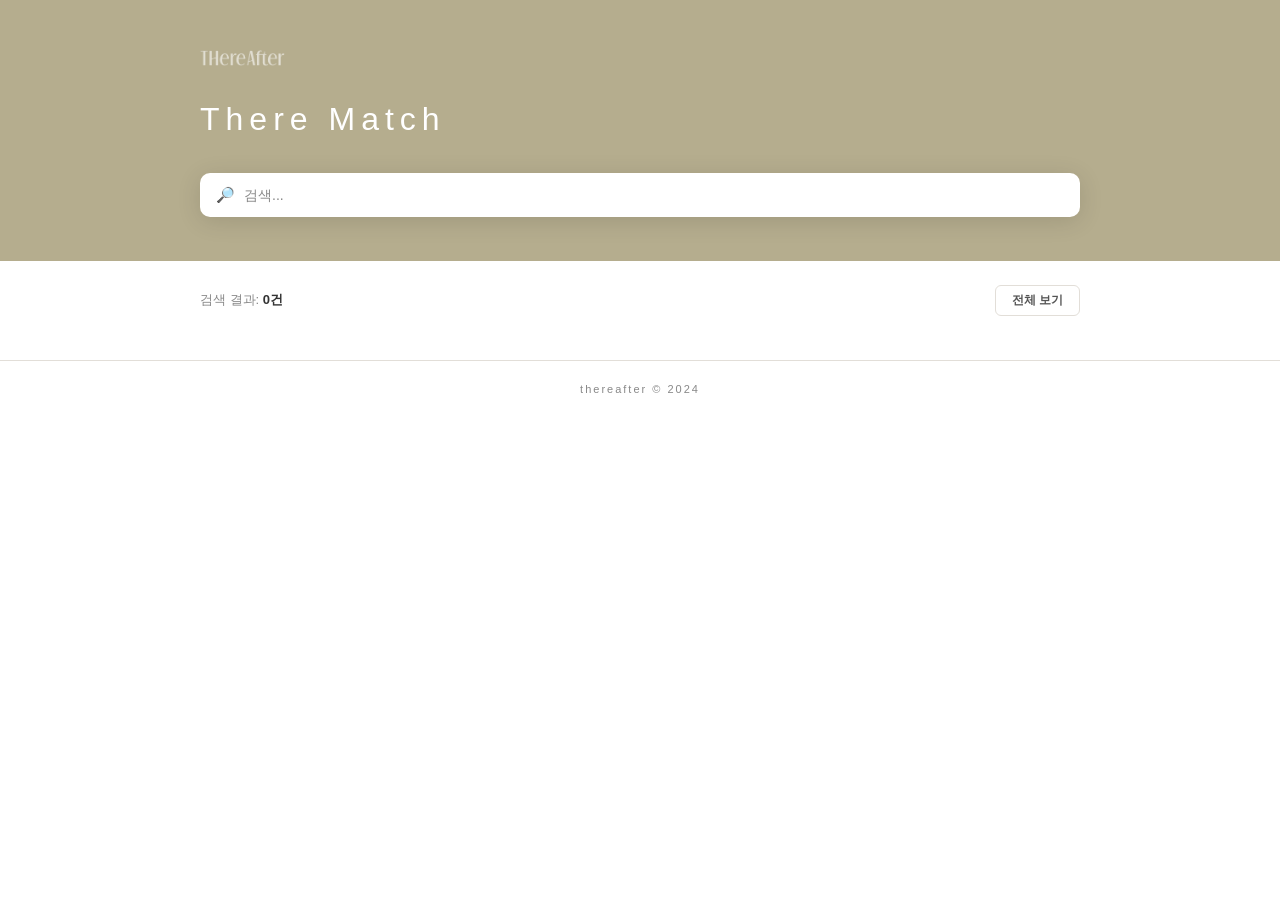
==== index.html @ 7759910c "init: There Match 프로젝트 초기 세팅 Co-Authored-By: Claude Opus 4.6 <noreply@anthropic.com>" ====
<!DOCTYPE html>
<html lang="ko">
<head>
  <meta charset="UTF-8">
  <meta name="viewport" content="width=device-width, initial-scale=1.0">
  <title>thereafter - There Match</title>
  <link rel="stylesheet" href="style.css">
</head>
<body>

  <header class="hero">
    <div class="hero-inner">
      <div class="hero-top">
        <div class="brand">
          <img src="logo_white.png" alt="thereafter" class="brand-logo">
        </div>
      </div>
      <h1 class="main-title">There Match</h1>
      <div class="search-box">
        <span class="search-icon">&#128270;</span>
        <input type="text" id="search-input" placeholder="검색...">
      </div>
    </div>
  </header>

  <main class="content">
    <div class="content-inner">
      <div class="controls">
        <span class="result-count">검색 결과: <span id="result-count">0건</span></span>
        <button class="reset-btn" id="reset-btn">전체 보기</button>
      </div>
      <div class="match-list" id="match-list"></div>
    </div>
  </main>

  <footer>
    <p>thereafter &copy; 2024</p>
  </footer>

  <script src="app.js"></script>
</body>
</html>
---- style.css ----
/* === thereafter — There Match === */
:root {
  --olive: #B5AD8E;
  --pink: #E8C4B8;
  --beige: #D5CAAB;
  --orange: #E8A94D;
  --dark: #1A1A1A;
  --text: #333333;
  --sub: #555555;
  --muted: #888888;
  --border: #E2DED8;
  --w: 880px;
}

* { margin: 0; padding: 0; box-sizing: border-box; }

body {
  font-family: -apple-system, BlinkMacSystemFont, 'Segoe UI', 'Noto Sans KR', sans-serif;
  background: #fff;
  color: var(--text);
  line-height: 1.6;
  -webkit-font-smoothing: antialiased;
}

/* ================================================
   HERO — olive
   ================================================ */
.hero {
  background: var(--olive);
  padding: 48px 24px 44px;
}

.hero-inner {
  max-width: var(--w);
  margin: 0 auto;
}

.hero-top {
  display: flex;
  justify-content: space-between;
  align-items: flex-start;
  gap: 16px;
  margin-bottom: 2px;
}

.brand-logo {
  height: 16px;
  width: auto;
  opacity: 0.6;
}

.main-title {
  font-size: 32px;
  font-weight: 300;
  color: #fff;
  letter-spacing: 6px;
  margin-top: 20px;
  margin-bottom: 28px;
}

/* Search */
.search-box { position: relative; }

.search-box input {
  width: 100%;
  padding: 14px 16px 14px 44px;
  font-size: 14px;
  border: none;
  border-radius: 10px;
  background: #fff;
  color: var(--text);
  outline: none;
  box-shadow: 0 4px 24px rgba(0,0,0,0.12);
}

.search-box input::placeholder { color: var(--muted); }

.search-box .search-icon {
  position: absolute;
  left: 16px;
  top: 50%;
  transform: translateY(-50%);
  font-size: 15px;
  color: var(--muted);
  pointer-events: none;
}

/* ================================================
   CONTENT
   ================================================ */
.content {
  padding: 24px;
}

.content-inner {
  max-width: var(--w);
  margin: 0 auto;
}

.controls {
  display: flex;
  justify-content: space-between;
  align-items: center;
  margin-bottom: 20px;
}

.result-count {
  font-size: 13px;
  color: var(--muted);
}

.result-count span {
  font-weight: 700;
  color: var(--text);
}

.reset-btn {
  padding: 6px 16px;
  font-size: 12px;
  font-weight: 600;
  color: var(--sub);
  background: #fff;
  border: 1px solid var(--border);
  border-radius: 6px;
  cursor: pointer;
  transition: all 0.15s;
}

.reset-btn:hover {
  border-color: var(--orange);
  color: var(--orange);
}

/* ================================================
   FOOTER
   ================================================ */
footer {
  padding: 20px 24px;
  border-top: 1px solid var(--border);
  text-align: center;
}

footer p {
  font-size: 11px;
  color: var(--muted);
  letter-spacing: 2px;
}
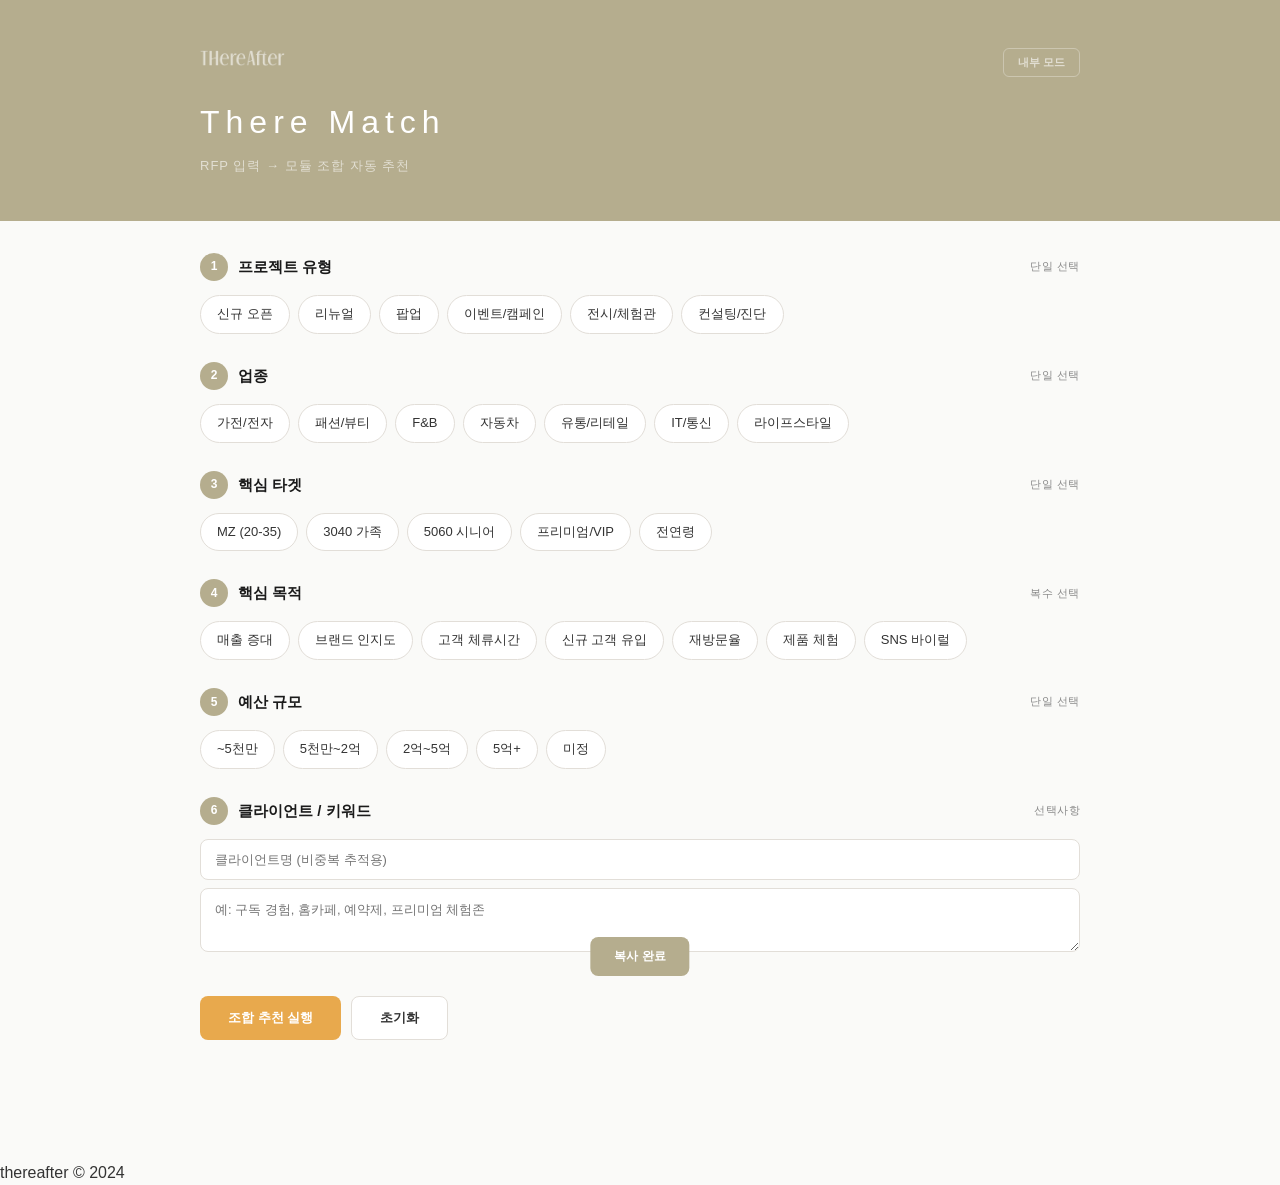
==== commit 73258e31: "feat: 모듈 조합 추천 기능 구현 - RFP 입력 폼 (프로젝트유형/업종/타겟/목적/예산/키워드) - 5개 모듈 추천 로직 (스토리/오프닝/관점/인사이트/컨셉) - 레시피 패턴" ====
--- a/index.html
+++ b/index.html
@@ -14,22 +14,157 @@
         <div class="brand">
           <img src="logo_white.png" alt="thereafter" class="brand-logo">
         </div>
+        <div class="hero-right">
+          <button class="lock-btn" id="lock-btn">내부 모드</button>
+        </div>
       </div>
       <h1 class="main-title">There Match</h1>
-      <div class="search-box">
-        <span class="search-icon">&#128270;</span>
-        <input type="text" id="search-input" placeholder="검색...">
-      </div>
+      <p class="hero-desc">RFP 입력 → 모듈 조합 자동 추천</p>
     </div>
   </header>
 
   <main class="content">
     <div class="content-inner">
-      <div class="controls">
-        <span class="result-count">검색 결과: <span id="result-count">0건</span></span>
-        <button class="reset-btn" id="reset-btn">전체 보기</button>
+
+      <!-- INPUT SECTION -->
+      <div id="inputSection">
+
+        <!-- Step 1 -->
+        <div class="step">
+          <div class="step-header">
+            <div class="step-num">1</div>
+            <div class="step-title">프로젝트 유형</div>
+            <div class="step-sub">단일 선택</div>
+          </div>
+          <div class="tags" id="projectType">
+            <div class="tag" data-val="신규 오픈">신규 오픈</div>
+            <div class="tag" data-val="리뉴얼">리뉴얼</div>
+            <div class="tag" data-val="팝업">팝업</div>
+            <div class="tag" data-val="이벤트">이벤트/캠페인</div>
+            <div class="tag" data-val="전시/체험관">전시/체험관</div>
+            <div class="tag" data-val="컨설팅">컨설팅/진단</div>
+          </div>
+        </div>
+
+        <!-- Step 2 -->
+        <div class="step">
+          <div class="step-header">
+            <div class="step-num">2</div>
+            <div class="step-title">업종</div>
+            <div class="step-sub">단일 선택</div>
+          </div>
+          <div class="tags" id="industry">
+            <div class="tag" data-val="가전/전자">가전/전자</div>
+            <div class="tag" data-val="패션/뷰티">패션/뷰티</div>
+            <div class="tag" data-val="F&B">F&B</div>
+            <div class="tag" data-val="자동차">자동차</div>
+            <div class="tag" data-val="유통/리테일">유통/리테일</div>
+            <div class="tag" data-val="IT/통신">IT/통신</div>
+            <div class="tag" data-val="라이프스타일">라이프스타일</div>
+          </div>
+        </div>
+
+        <!-- Step 3 -->
+        <div class="step">
+          <div class="step-header">
+            <div class="step-num">3</div>
+            <div class="step-title">핵심 타겟</div>
+            <div class="step-sub">단일 선택</div>
+          </div>
+          <div class="tags" id="target">
+            <div class="tag" data-val="MZ">MZ (20-35)</div>
+            <div class="tag" data-val="3040가족">3040 가족</div>
+            <div class="tag" data-val="5060시니어">5060 시니어</div>
+            <div class="tag" data-val="프리미엄">프리미엄/VIP</div>
+            <div class="tag" data-val="전연령">전연령</div>
+          </div>
+        </div>
+
+        <!-- Step 4 -->
+        <div class="step">
+          <div class="step-header">
+            <div class="step-num">4</div>
+            <div class="step-title">핵심 목적</div>
+            <div class="step-sub">복수 선택</div>
+          </div>
+          <div class="tags multi" id="objective">
+            <div class="tag" data-val="매출">매출 증대</div>
+            <div class="tag" data-val="인지도">브랜드 인지도</div>
+            <div class="tag" data-val="체류">고객 체류시간</div>
+            <div class="tag" data-val="유입">신규 고객 유입</div>
+            <div class="tag" data-val="재방문">재방문율</div>
+            <div class="tag" data-val="체험">제품 체험</div>
+            <div class="tag" data-val="바이럴">SNS 바이럴</div>
+          </div>
+        </div>
+
+        <!-- Step 5 -->
+        <div class="step">
+          <div class="step-header">
+            <div class="step-num">5</div>
+            <div class="step-title">예산 규모</div>
+            <div class="step-sub">단일 선택</div>
+          </div>
+          <div class="tags" id="budget">
+            <div class="tag" data-val="~5천만">~5천만</div>
+            <div class="tag" data-val="5천만~2억">5천만~2억</div>
+            <div class="tag" data-val="2억~5억">2억~5억</div>
+            <div class="tag" data-val="5억+">5억+</div>
+            <div class="tag" data-val="미정">미정</div>
+          </div>
+        </div>
+
+        <!-- Step 6 -->
+        <div class="step">
+          <div class="step-header">
+            <div class="step-num">6</div>
+            <div class="step-title">클라이언트 / 키워드</div>
+            <div class="step-sub">선택사항</div>
+          </div>
+          <input type="text" class="text-input" id="clientName" placeholder="클라이언트명 (비중복 추적용)">
+          <textarea class="text-input" id="keywords" placeholder="예: 구독 경험, 홈카페, 예약제, 프리미엄 체험존"></textarea>
+        </div>
+
+        <div class="btn-row">
+          <button class="btn btn-primary" id="runBtn">조합 추천 실행</button>
+          <button class="btn btn-secondary" id="resetBtn">초기화</button>
+        </div>
       </div>
-      <div class="match-list" id="match-list"></div>
+
+      <!-- RESULTS SECTION -->
+      <div id="results">
+        <div class="divider"></div>
+        <div class="summary-bar" id="summaryBar"></div>
+        <div id="recipeMatch"></div>
+        <div class="result-section" id="resM5"></div>
+        <div class="result-section" id="resM1"></div>
+        <div class="result-section" id="resM2"></div>
+        <div class="result-section" id="resM3"></div>
+        <div class="result-section" id="resM4"></div>
+
+        <div class="result-section">
+          <div class="result-label">조합 요약 (복사용)</div>
+          <div class="copy-box" id="copyBox"></div>
+          <div class="btn-row">
+            <button class="btn btn-secondary" id="copyBtn">클립보드 복사</button>
+            <button class="btn btn-secondary" id="downloadBtn">JSON 다운로드</button>
+          </div>
+        </div>
+
+        <!-- History (internal only) -->
+        <div class="result-section history-section" id="historySection">
+          <div class="result-label">PT 이력</div>
+          <div id="historyList"></div>
+          <div class="btn-row">
+            <button class="btn btn-secondary" id="clearHistoryBtn">이력 초기화</button>
+          </div>
+        </div>
+
+        <div class="btn-row">
+          <button class="btn btn-secondary" id="backBtn">← 입력으로 돌아가기</button>
+        </div>
+      </div>
+
     </div>
   </main>
 
@@ -37,6 +172,8 @@
     <p>thereafter &copy; 2024</p>
   </footer>
 
+  <div class="toast" id="toast">복사 완료</div>
+
   <script src="app.js"></script>
 </body>
 </html>
--- a/style.css
+++ b/style.css
@@ -16,7 +16,7 @@
 
 body {
   font-family: -apple-system, BlinkMacSystemFont, 'Segoe UI', 'Noto Sans KR', sans-serif;
-  background: #fff;
+  background: #FAFAF8;
   color: var(--text);
   line-height: 1.6;
   -webkit-font-smoothing: antialiased;
@@ -55,41 +55,36 @@
   color: #fff;
   letter-spacing: 6px;
   margin-top: 20px;
-  margin-bottom: 28px;
-}
-
-/* Search */
-.search-box { position: relative; }
-
-.search-box input {
-  width: 100%;
-  padding: 14px 16px 14px 44px;
-  font-size: 14px;
-  border: none;
-  border-radius: 10px;
-  background: #fff;
-  color: var(--text);
-  outline: none;
-  box-shadow: 0 4px 24px rgba(0,0,0,0.12);
-}
-
-.search-box input::placeholder { color: var(--muted); }
-
-.search-box .search-icon {
-  position: absolute;
-  left: 16px;
-  top: 50%;
-  transform: translateY(-50%);
-  font-size: 15px;
-  color: var(--muted);
-  pointer-events: none;
-}
+  margin-bottom: 8px;
+}
+
+.hero-desc {
+  font-size: 13px;
+  color: rgba(255,255,255,0.6);
+  letter-spacing: 1px;
+  margin-bottom: 0;
+}
+
+.lock-btn {
+  padding: 6px 14px;
+  font-size: 11px;
+  font-weight: 600;
+  color: rgba(255,255,255,0.6);
+  background: transparent;
+  border: 1px solid rgba(255,255,255,0.3);
+  border-radius: 6px;
+  cursor: pointer;
+  transition: all 0.15s;
+}
+
+.lock-btn:hover { border-color: rgba(255,255,255,0.6); color: #fff; }
+.lock-btn.active { background: rgba(255,255,255,0.15); color: #fff; border-color: rgba(255,255,255,0.5); }
 
 /* ================================================
    CONTENT
    ================================================ */
 .content {
-  padding: 24px;
+  padding: 32px 24px 120px;
 }
 
 .content-inner {
@@ -97,51 +92,389 @@
   margin: 0 auto;
 }
 
-.controls {
+/* ================================================
+   STEPS
+   ================================================ */
+.step {
+  margin-bottom: 28px;
+}
+
+.step-header {
+  display: flex;
+  align-items: center;
+  gap: 10px;
+  margin-bottom: 14px;
+}
+
+.step-num {
+  width: 28px;
+  height: 28px;
+  border-radius: 50%;
+  background: var(--olive);
+  color: #fff;
+  font-size: 12px;
+  font-weight: 700;
+  display: flex;
+  align-items: center;
+  justify-content: center;
+  flex-shrink: 0;
+}
+
+.step-title {
+  font-size: 15px;
+  font-weight: 600;
+  color: var(--dark);
+}
+
+.step-sub {
+  font-size: 11px;
+  color: var(--muted);
+  margin-left: auto;
+  letter-spacing: 0.5px;
+}
+
+/* ================================================
+   TAGS
+   ================================================ */
+.tags {
+  display: flex;
+  flex-wrap: wrap;
+  gap: 8px;
+}
+
+.tag {
+  padding: 8px 16px;
+  border: 1.5px solid var(--border);
+  border-radius: 20px;
+  font-size: 13px;
+  cursor: pointer;
+  background: #fff;
+  transition: all 0.15s;
+  user-select: none;
+  color: var(--text);
+}
+
+.tag:hover { background: #F5F4F0; border-color: var(--olive); }
+
+.tag.active {
+  background: var(--olive);
+  color: #fff;
+  border-color: var(--olive);
+  box-shadow: 0 2px 8px rgba(181,173,142,0.35);
+}
+
+.tag.excluded {
+  opacity: 0.35;
+  text-decoration: line-through;
+  pointer-events: none;
+}
+
+/* ================================================
+   INPUTS
+   ================================================ */
+.text-input {
+  width: 100%;
+  padding: 12px 14px;
+  border: 1.5px solid var(--border);
+  border-radius: 8px;
+  font-family: inherit;
+  font-size: 13px;
+  background: #fff;
+  color: var(--text);
+  transition: border-color 0.2s;
+  outline: none;
+  margin-bottom: 8px;
+}
+
+.text-input:focus { border-color: var(--orange); }
+textarea.text-input { resize: vertical; min-height: 64px; }
+
+/* ================================================
+   BUTTONS
+   ================================================ */
+.btn-row {
+  display: flex;
+  gap: 10px;
+  margin-top: 20px;
+}
+
+.btn {
+  padding: 12px 28px;
+  border: none;
+  border-radius: 8px;
+  font-family: inherit;
+  font-size: 13px;
+  font-weight: 600;
+  cursor: pointer;
+  transition: all 0.2s;
+}
+
+.btn-primary {
+  background: var(--orange);
+  color: #fff;
+}
+
+.btn-primary:hover {
+  background: #D49A3A;
+  box-shadow: 0 4px 16px rgba(232,169,77,0.3);
+}
+
+.btn-secondary {
+  background: #fff;
+  color: var(--text);
+  border: 1px solid var(--border);
+}
+
+.btn-secondary:hover {
+  border-color: var(--orange);
+  color: var(--orange);
+}
+
+.divider {
+  height: 1px;
+  background: var(--border);
+  margin: 36px 0;
+}
+
+/* ================================================
+   RESULTS
+   ================================================ */
+#results { display: none; }
+#results.show { display: block; }
+
+.result-section {
+  background: #fff;
+  border: 1px solid var(--border);
+  border-radius: 12px;
+  padding: 24px;
+  margin-bottom: 16px;
+}
+
+.result-label {
+  font-size: 11px;
+  font-weight: 700;
+  letter-spacing: 1.5px;
+  text-transform: uppercase;
+  color: var(--olive);
+  margin-bottom: 12px;
+}
+
+/* Summary Bar */
+.summary-bar {
+  background: var(--olive);
+  color: #fff;
+  border-radius: 12px;
+  padding: 20px 24px;
+  margin-bottom: 16px;
+}
+
+.summary-bar .sb-title {
+  font-size: 11px;
+  letter-spacing: 1.5px;
+  text-transform: uppercase;
+  opacity: 0.6;
+  margin-bottom: 10px;
+}
+
+.summary-flow {
+  display: flex;
+  align-items: center;
+  gap: 8px;
+  flex-wrap: wrap;
+  font-size: 13px;
+}
+
+.summary-flow .sf-module {
+  background: rgba(255,255,255,0.15);
+  padding: 4px 10px;
+  border-radius: 6px;
+  font-weight: 500;
+}
+
+.summary-flow .sf-arrow {
+  opacity: 0.4;
+  font-size: 11px;
+}
+
+/* Recipe */
+.recipe-tag {
+  display: inline-block;
+  padding: 6px 14px;
+  border-radius: 6px;
+  font-size: 12px;
+  font-weight: 600;
+  background: rgba(232,169,77,0.15);
+  color: var(--orange);
+  margin-bottom: 12px;
+}
+
+/* Module Card */
+.module-card {
+  border-left: 3px solid var(--border);
+  padding: 12px 16px;
+  margin-bottom: 10px;
+  background: #FAFAF8;
+  border-radius: 0 8px 8px 0;
+  transition: all 0.15s;
+}
+
+.module-card:hover { border-left-color: var(--olive); }
+
+.module-card .mc-name {
+  font-size: 14px;
+  font-weight: 600;
+  color: var(--dark);
+  margin-bottom: 2px;
+}
+
+.module-card .mc-desc {
+  font-size: 12px;
+  color: var(--sub);
+  line-height: 1.5;
+}
+
+.module-card .mc-badge {
+  display: inline-block;
+  padding: 2px 8px;
+  border-radius: 4px;
+  font-size: 10px;
+  font-weight: 600;
+  margin-top: 6px;
+}
+
+.badge-primary { background: rgba(232,169,77,0.15); color: var(--orange); }
+.badge-secondary { background: #F0F0EE; color: var(--muted); }
+.badge-match { background: rgba(22,163,74,0.1); color: #16a34a; }
+
+/* Insight Cards */
+.insight-grid {
+  display: grid;
+  grid-template-columns: 1fr;
+  gap: 8px;
+}
+
+.insight-card {
+  display: flex;
+  align-items: flex-start;
+  gap: 12px;
+  padding: 12px 14px;
+  background: #FAFAF8;
+  border-radius: 8px;
+  border: 1px solid transparent;
+  transition: all 0.15s;
+}
+
+.insight-card:hover { border-color: var(--border); }
+
+.insight-num {
+  font-size: 11px;
+  font-weight: 700;
+  color: var(--muted);
+  min-width: 28px;
+  padding-top: 2px;
+}
+
+.insight-content { flex: 1; }
+
+.insight-name {
+  font-size: 13px;
+  font-weight: 600;
+  color: var(--dark);
+  margin-bottom: 2px;
+}
+
+.insight-tags {
+  display: flex;
+  gap: 4px;
+  margin-top: 4px;
+  flex-wrap: wrap;
+}
+
+.insight-tag {
+  font-size: 10px;
+  padding: 1px 6px;
+  background: rgba(232,196,184,0.35);
+  border-radius: 3px;
+  color: #6B5E55;
+}
+
+/* Copy Box */
+.copy-box {
+  background: #FAFAF8;
+  border: 1px solid var(--border);
+  border-radius: 8px;
+  padding: 16px;
+  font-size: 12px;
+  line-height: 1.8;
+  color: var(--sub);
+  white-space: pre-wrap;
+  max-height: 200px;
+  overflow-y: auto;
+}
+
+/* History */
+.history-section { display: none; }
+body.internal-mode .history-section { display: block; }
+
+.history-item {
   display: flex;
   justify-content: space-between;
   align-items: center;
-  margin-bottom: 20px;
-}
-
-.result-count {
-  font-size: 13px;
+  padding: 10px 0;
+  border-bottom: 1px solid var(--border);
+  font-size: 12px;
+}
+
+.history-item:last-child { border-bottom: none; }
+
+.history-client { font-weight: 600; color: var(--dark); }
+.history-date { color: var(--muted); font-size: 11px; }
+
+.history-modules {
+  display: flex;
+  gap: 4px;
+  flex-wrap: wrap;
+}
+
+.history-mod {
+  font-size: 10px;
+  padding: 1px 6px;
+  background: rgba(181,173,142,0.15);
+  border-radius: 3px;
+  color: #6B6347;
+}
+
+.history-empty {
+  text-align: center;
+  padding: 20px;
   color: var(--muted);
-}
-
-.result-count span {
-  font-weight: 700;
-  color: var(--text);
-}
-
-.reset-btn {
-  padding: 6px 16px;
-  font-size: 12px;
-  font-weight: 600;
-  color: var(--sub);
-  background: #fff;
-  border: 1px solid var(--border);
-  border-radius: 6px;
-  cursor: pointer;
-  transition: all 0.15s;
-}
-
-.reset-btn:hover {
-  border-color: var(--orange);
-  color: var(--orange);
-}
-
-/* ================================================
-   FOOTER
-   ================================================ */
-footer {
-  padding: 20px 24px;
-  border-top: 1px solid var(--border);
-  text-align: center;
-}
-
-footer p {
-  font-size: 11px;
-  color: var(--muted);
-  letter-spacing: 2px;
-}
+  font-size: 13px;
+}
+
+/* Toast */
+.toast {
+  position: fixed;
+  bottom: 24px;
+  left: 50%;
+  transform: translateX(-50%) translateY(100px);
+  background: var(--olive);
+  color: #fff;
+  padding: 10px 24px;
+  border-radius: 8px;
+  font-size: 12px;
+  font-weight: 600;
+  transition: transform 0.3s ease;
+  z-index: 100;
+}
+
+.toast.show { transform: translateX(-50%) translateY(0); }
+
+/* ================================================
+   RESPONSIVE
+   ================================================ */
+@media (max-width: 768px) {
+  .main-title { font-size: 24px; letter-spacing: 4px; }
+  .summary-flow { font-size: 12px; }
+  .summary-flow .sf-module { padding: 3px 8px; font-size: 11px; }
+  .result-section { padding: 18px; }
+}
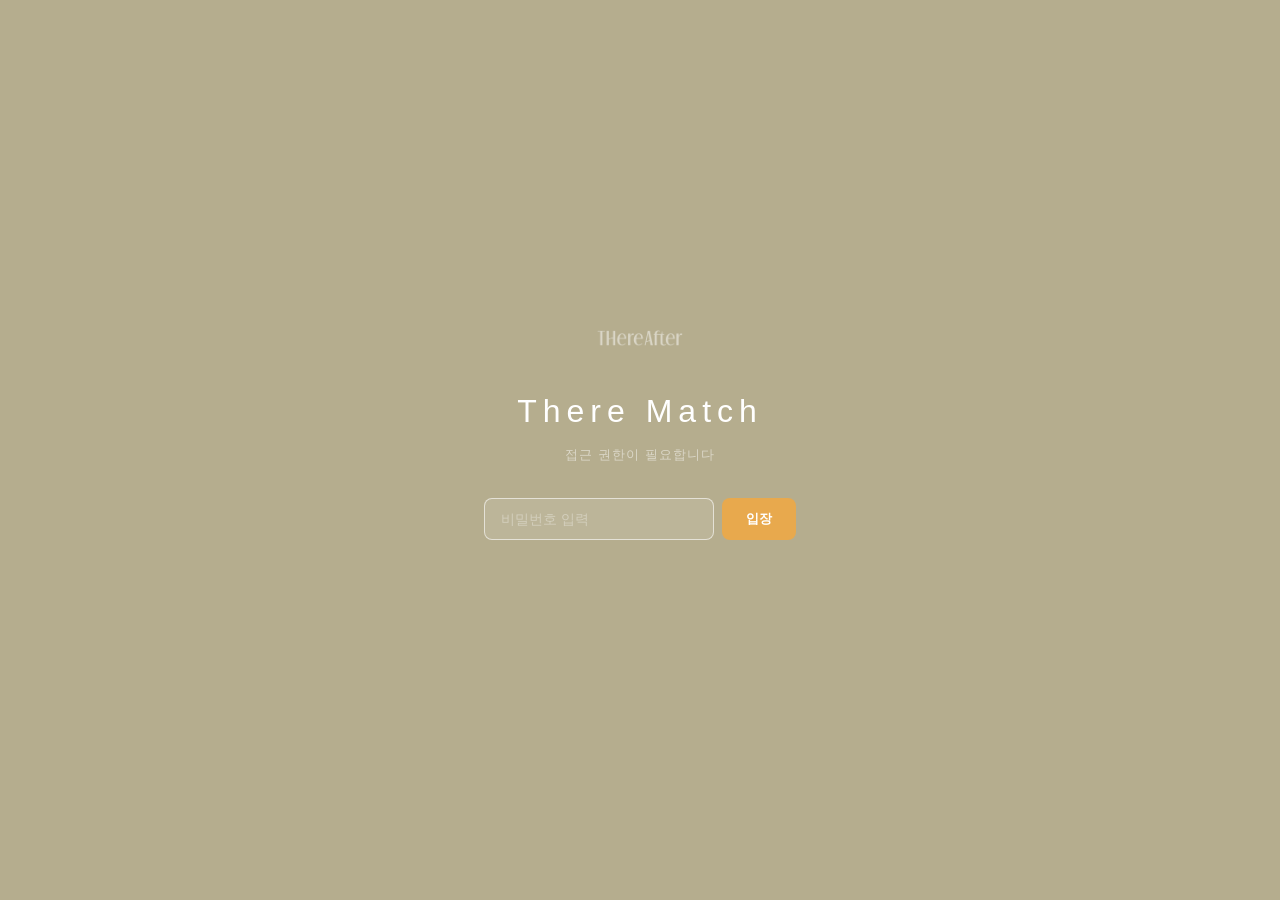
==== commit 2e03eb59: "feat: 패스워드 게이트 추가 접속 시 패스워드 입력 화면만 표시, 올바른 비밀번호 입력 후 전체 기능 공개  Co-Authored-By: Claude Opus 4.6 <nore" ====
--- a/index.html
+++ b/index.html
@@ -7,6 +7,20 @@
   <link rel="stylesheet" href="style.css">
 </head>
 <body>
+
+  <!-- PASSWORD GATE -->
+  <div class="gate" id="gate">
+    <div class="gate-inner">
+      <img src="logo_white.png" alt="thereafter" class="gate-logo">
+      <h1 class="gate-title">There Match</h1>
+      <p class="gate-desc">접근 권한이 필요합니다</p>
+      <div class="gate-form">
+        <input type="password" class="gate-input" id="gate-input" placeholder="비밀번호 입력" autocomplete="off">
+        <button class="gate-btn" id="gate-btn">입장</button>
+      </div>
+      <p class="gate-error" id="gate-error"></p>
+    </div>
+  </div>
 
   <header class="hero">
     <div class="hero-inner">
--- a/style.css
+++ b/style.css
@@ -23,6 +23,96 @@
 }
 
 /* ================================================
+   PASSWORD GATE
+   ================================================ */
+.gate {
+  position: fixed;
+  inset: 0;
+  z-index: 9999;
+  background: var(--olive);
+  display: flex;
+  align-items: center;
+  justify-content: center;
+}
+
+.gate.hidden { display: none; }
+
+body.locked .hero,
+body.locked .content,
+body.locked footer { display: none; }
+
+.gate-inner {
+  text-align: center;
+  padding: 24px;
+  width: 100%;
+  max-width: 360px;
+}
+
+.gate-logo {
+  height: 16px;
+  opacity: 0.5;
+  margin-bottom: 32px;
+}
+
+.gate-title {
+  font-size: 32px;
+  font-weight: 300;
+  color: #fff;
+  letter-spacing: 6px;
+  margin-bottom: 8px;
+}
+
+.gate-desc {
+  font-size: 13px;
+  color: rgba(255,255,255,0.5);
+  letter-spacing: 1px;
+  margin-bottom: 32px;
+}
+
+.gate-form {
+  display: flex;
+  gap: 8px;
+}
+
+.gate-input {
+  flex: 1;
+  padding: 12px 16px;
+  border: 1.5px solid rgba(255,255,255,0.25);
+  border-radius: 8px;
+  background: rgba(255,255,255,0.1);
+  color: #fff;
+  font-family: inherit;
+  font-size: 14px;
+  outline: none;
+  transition: border-color 0.2s;
+}
+
+.gate-input::placeholder { color: rgba(255,255,255,0.35); }
+.gate-input:focus { border-color: rgba(255,255,255,0.6); }
+
+.gate-btn {
+  padding: 12px 24px;
+  border: none;
+  border-radius: 8px;
+  background: var(--orange);
+  color: #fff;
+  font-family: inherit;
+  font-size: 13px;
+  font-weight: 600;
+  cursor: pointer;
+  transition: background 0.2s;
+}
+
+.gate-btn:hover { background: #D49A3A; }
+
+.gate-error {
+  margin-top: 12px;
+  font-size: 12px;
+  color: #F87171;
+  min-height: 18px;
+}
+
+/* ================================================
    HERO — olive
    ================================================ */
 .hero {
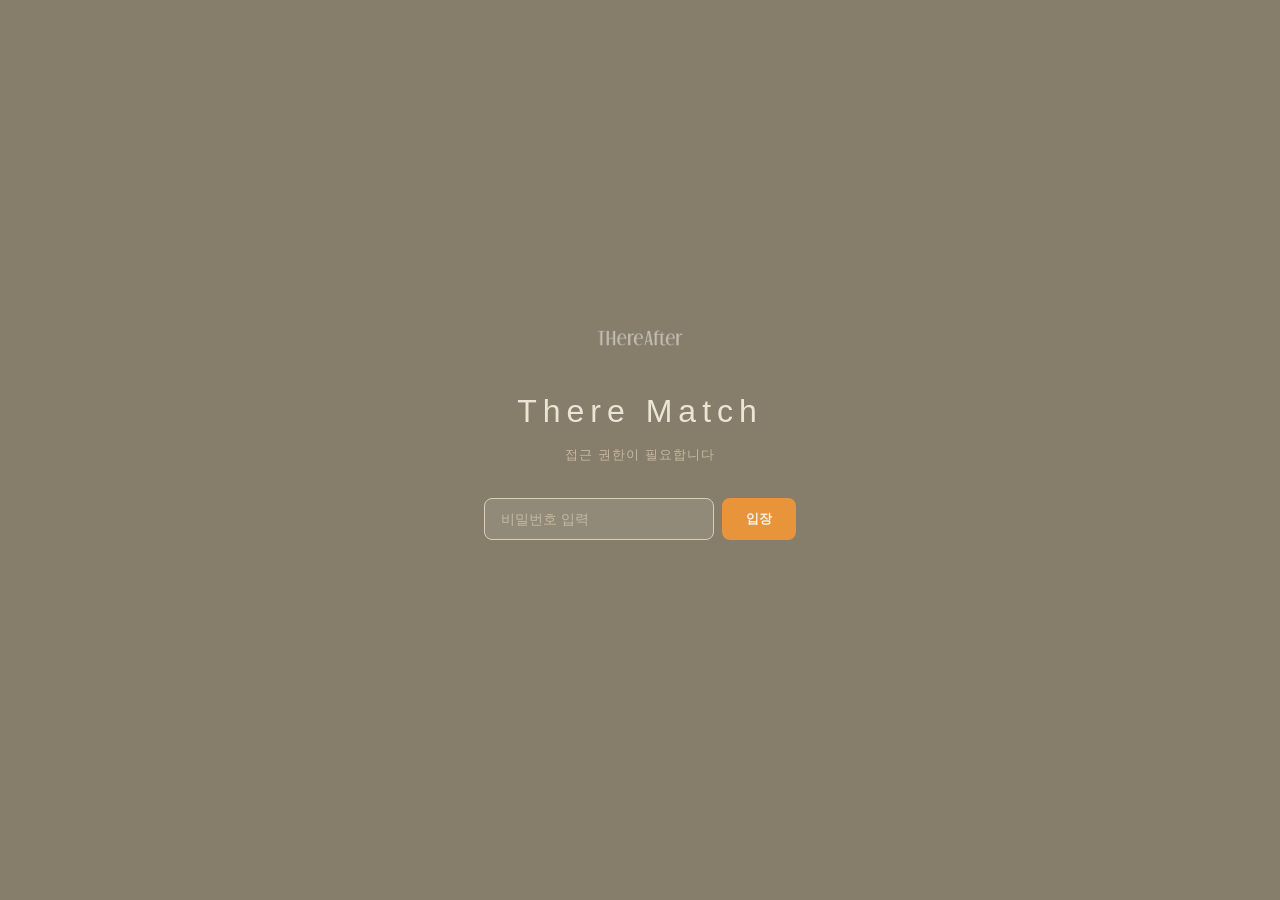
==== commit 8824897b: "feat: 프로젝트 유형 6개로 변경 경험공간, 판매공간, 비상설전시, 이벤트, 팝업, 컨설팅 STORY_RULES, CONCEPT_RULES, RECIPES 키 매핑 업데이트  " ====
--- a/index.html
+++ b/index.html
@@ -51,12 +51,12 @@
             <div class="step-sub">단일 선택</div>
           </div>
           <div class="tags" id="projectType">
-            <div class="tag" data-val="신규 오픈">신규 오픈</div>
-            <div class="tag" data-val="리뉴얼">리뉴얼</div>
+            <div class="tag" data-val="경험공간">경험공간</div>
+            <div class="tag" data-val="판매공간">판매공간</div>
+            <div class="tag" data-val="비상설전시">비상설전시</div>
+            <div class="tag" data-val="이벤트">이벤트</div>
             <div class="tag" data-val="팝업">팝업</div>
-            <div class="tag" data-val="이벤트">이벤트/캠페인</div>
-            <div class="tag" data-val="전시/체험관">전시/체험관</div>
-            <div class="tag" data-val="컨설팅">컨설팅/진단</div>
+            <div class="tag" data-val="컨설팅">컨설팅</div>
           </div>
         </div>
 
--- a/style.css
+++ b/style.css
@@ -1,14 +1,30 @@
-/* === thereafter — There Match === */
+/* === thereafter — There Match — Warm Earth Palette === */
 :root {
-  --olive: #B5AD8E;
-  --pink: #E8C4B8;
-  --beige: #D5CAAB;
-  --orange: #E8A94D;
-  --dark: #1A1A1A;
-  --text: #333333;
-  --sub: #555555;
-  --muted: #888888;
-  --border: #E2DED8;
+  /* 배경 */
+  --bg-main: #9b9279;
+  --bg-dark: #867d6a;
+  --bg-diagram: #b5aa90;
+
+  /* 카드/서피스 */
+  --card: #c4b99f;
+  --card-light: #d8ceb8;
+  --cream: #ece5d5;
+  --white: #f5f1e8;
+
+  /* 텍스트 */
+  --text-dark: #2a2520;
+  --text-mid: #4a4235;
+  --text-light: #7a7264;
+
+  /* 강조색 */
+  --accent: #e8943a;
+  --accent-dark: #d47e28;
+  --gold: #c9a84c;
+
+  /* 보더 */
+  --border: #a89f8a;
+  --border-dark: #8a8170;
+
   --w: 880px;
 }
 
@@ -16,8 +32,8 @@
 
 body {
   font-family: -apple-system, BlinkMacSystemFont, 'Segoe UI', 'Noto Sans KR', sans-serif;
-  background: #FAFAF8;
-  color: var(--text);
+  background: var(--bg-main);
+  color: var(--text-mid);
   line-height: 1.6;
   -webkit-font-smoothing: antialiased;
 }
@@ -29,7 +45,7 @@
   position: fixed;
   inset: 0;
   z-index: 9999;
-  background: var(--olive);
+  background: var(--bg-dark);
   display: flex;
   align-items: center;
   justify-content: center;
@@ -57,14 +73,14 @@
 .gate-title {
   font-size: 32px;
   font-weight: 300;
-  color: #fff;
+  color: var(--cream);
   letter-spacing: 6px;
   margin-bottom: 8px;
 }
 
 .gate-desc {
   font-size: 13px;
-  color: rgba(255,255,255,0.5);
+  color: var(--card);
   letter-spacing: 1px;
   margin-bottom: 32px;
 }
@@ -77,25 +93,25 @@
 .gate-input {
   flex: 1;
   padding: 12px 16px;
-  border: 1.5px solid rgba(255,255,255,0.25);
+  border: 1.5px solid var(--border);
   border-radius: 8px;
   background: rgba(255,255,255,0.1);
-  color: #fff;
+  color: var(--cream);
   font-family: inherit;
   font-size: 14px;
   outline: none;
   transition: border-color 0.2s;
 }
 
-.gate-input::placeholder { color: rgba(255,255,255,0.35); }
-.gate-input:focus { border-color: rgba(255,255,255,0.6); }
+.gate-input::placeholder { color: var(--card); }
+.gate-input:focus { border-color: var(--card-light); }
 
 .gate-btn {
   padding: 12px 24px;
   border: none;
   border-radius: 8px;
-  background: var(--orange);
-  color: #fff;
+  background: var(--accent);
+  color: var(--white);
   font-family: inherit;
   font-size: 13px;
   font-weight: 600;
@@ -103,7 +119,7 @@
   transition: background 0.2s;
 }
 
-.gate-btn:hover { background: #D49A3A; }
+.gate-btn:hover { background: var(--accent-dark); }
 
 .gate-error {
   margin-top: 12px;
@@ -113,10 +129,10 @@
 }
 
 /* ================================================
-   HERO — olive
+   HERO
    ================================================ */
 .hero {
-  background: var(--olive);
+  background: var(--bg-dark);
   padding: 48px 24px 44px;
 }
 
@@ -142,7 +158,7 @@
 .main-title {
   font-size: 32px;
   font-weight: 300;
-  color: #fff;
+  color: var(--cream);
   letter-spacing: 6px;
   margin-top: 20px;
   margin-bottom: 8px;
@@ -150,7 +166,7 @@
 
 .hero-desc {
   font-size: 13px;
-  color: rgba(255,255,255,0.6);
+  color: var(--card);
   letter-spacing: 1px;
   margin-bottom: 0;
 }
@@ -159,16 +175,16 @@
   padding: 6px 14px;
   font-size: 11px;
   font-weight: 600;
-  color: rgba(255,255,255,0.6);
+  color: var(--card);
   background: transparent;
-  border: 1px solid rgba(255,255,255,0.3);
+  border: 1px solid var(--border);
   border-radius: 6px;
   cursor: pointer;
   transition: all 0.15s;
 }
 
-.lock-btn:hover { border-color: rgba(255,255,255,0.6); color: #fff; }
-.lock-btn.active { background: rgba(255,255,255,0.15); color: #fff; border-color: rgba(255,255,255,0.5); }
+.lock-btn:hover { border-color: var(--card-light); color: var(--cream); }
+.lock-btn.active { background: rgba(255,255,255,0.15); color: var(--cream); border-color: var(--card); }
 
 /* ================================================
    CONTENT
@@ -200,8 +216,8 @@
   width: 28px;
   height: 28px;
   border-radius: 50%;
-  background: var(--olive);
-  color: #fff;
+  background: var(--bg-dark);
+  color: var(--cream);
   font-size: 12px;
   font-weight: 700;
   display: flex;
@@ -213,12 +229,12 @@
 .step-title {
   font-size: 15px;
   font-weight: 600;
-  color: var(--dark);
+  color: var(--text-dark);
 }
 
 .step-sub {
   font-size: 11px;
-  color: var(--muted);
+  color: var(--text-light);
   margin-left: auto;
   letter-spacing: 0.5px;
 }
@@ -238,19 +254,19 @@
   border-radius: 20px;
   font-size: 13px;
   cursor: pointer;
-  background: #fff;
+  background: var(--white);
   transition: all 0.15s;
   user-select: none;
-  color: var(--text);
-}
-
-.tag:hover { background: #F5F4F0; border-color: var(--olive); }
+  color: var(--text-mid);
+}
+
+.tag:hover { background: var(--cream); border-color: var(--border-dark); }
 
 .tag.active {
-  background: var(--olive);
-  color: #fff;
-  border-color: var(--olive);
-  box-shadow: 0 2px 8px rgba(181,173,142,0.35);
+  background: var(--bg-dark);
+  color: var(--cream);
+  border-color: var(--bg-dark);
+  box-shadow: 0 2px 8px rgba(134,125,106,0.35);
 }
 
 .tag.excluded {
@@ -269,14 +285,14 @@
   border-radius: 8px;
   font-family: inherit;
   font-size: 13px;
-  background: #fff;
-  color: var(--text);
+  background: var(--white);
+  color: var(--text-mid);
   transition: border-color 0.2s;
   outline: none;
   margin-bottom: 8px;
 }
 
-.text-input:focus { border-color: var(--orange); }
+.text-input:focus { border-color: var(--accent); }
 textarea.text-input { resize: vertical; min-height: 64px; }
 
 /* ================================================
@@ -300,24 +316,24 @@
 }
 
 .btn-primary {
-  background: var(--orange);
-  color: #fff;
+  background: var(--accent);
+  color: var(--white);
 }
 
 .btn-primary:hover {
-  background: #D49A3A;
-  box-shadow: 0 4px 16px rgba(232,169,77,0.3);
+  background: var(--accent-dark);
+  box-shadow: 0 4px 16px rgba(232,148,58,0.3);
 }
 
 .btn-secondary {
-  background: #fff;
-  color: var(--text);
+  background: var(--white);
+  color: var(--text-mid);
   border: 1px solid var(--border);
 }
 
 .btn-secondary:hover {
-  border-color: var(--orange);
-  color: var(--orange);
+  border-color: var(--accent);
+  color: var(--accent);
 }
 
 .divider {
@@ -333,7 +349,7 @@
 #results.show { display: block; }
 
 .result-section {
-  background: #fff;
+  background: var(--white);
   border: 1px solid var(--border);
   border-radius: 12px;
   padding: 24px;
@@ -345,14 +361,14 @@
   font-weight: 700;
   letter-spacing: 1.5px;
   text-transform: uppercase;
-  color: var(--olive);
+  color: var(--bg-main);
   margin-bottom: 12px;
 }
 
 /* Summary Bar */
 .summary-bar {
-  background: var(--olive);
-  color: #fff;
+  background: var(--bg-dark);
+  color: var(--cream);
   border-radius: 12px;
   padding: 20px 24px;
   margin-bottom: 16px;
@@ -393,8 +409,8 @@
   border-radius: 6px;
   font-size: 12px;
   font-weight: 600;
-  background: rgba(232,169,77,0.15);
-  color: var(--orange);
+  background: rgba(232,148,58,0.15);
+  color: var(--accent);
   margin-bottom: 12px;
 }
 
@@ -403,23 +419,23 @@
   border-left: 3px solid var(--border);
   padding: 12px 16px;
   margin-bottom: 10px;
-  background: #FAFAF8;
+  background: var(--cream);
   border-radius: 0 8px 8px 0;
   transition: all 0.15s;
 }
 
-.module-card:hover { border-left-color: var(--olive); }
+.module-card:hover { border-left-color: var(--bg-main); }
 
 .module-card .mc-name {
   font-size: 14px;
   font-weight: 600;
-  color: var(--dark);
+  color: var(--text-dark);
   margin-bottom: 2px;
 }
 
 .module-card .mc-desc {
   font-size: 12px;
-  color: var(--sub);
+  color: var(--text-mid);
   line-height: 1.5;
 }
 
@@ -432,8 +448,8 @@
   margin-top: 6px;
 }
 
-.badge-primary { background: rgba(232,169,77,0.15); color: var(--orange); }
-.badge-secondary { background: #F0F0EE; color: var(--muted); }
+.badge-primary { background: rgba(232,148,58,0.15); color: var(--accent); }
+.badge-secondary { background: var(--card-light); color: var(--text-light); }
 .badge-match { background: rgba(22,163,74,0.1); color: #16a34a; }
 
 /* Insight Cards */
@@ -448,7 +464,7 @@
   align-items: flex-start;
   gap: 12px;
   padding: 12px 14px;
-  background: #FAFAF8;
+  background: var(--cream);
   border-radius: 8px;
   border: 1px solid transparent;
   transition: all 0.15s;
@@ -459,7 +475,7 @@
 .insight-num {
   font-size: 11px;
   font-weight: 700;
-  color: var(--muted);
+  color: var(--text-light);
   min-width: 28px;
   padding-top: 2px;
 }
@@ -469,7 +485,7 @@
 .insight-name {
   font-size: 13px;
   font-weight: 600;
-  color: var(--dark);
+  color: var(--text-dark);
   margin-bottom: 2px;
 }
 
@@ -483,20 +499,20 @@
 .insight-tag {
   font-size: 10px;
   padding: 1px 6px;
-  background: rgba(232,196,184,0.35);
+  background: var(--card-light);
   border-radius: 3px;
-  color: #6B5E55;
+  color: var(--text-mid);
 }
 
 /* Copy Box */
 .copy-box {
-  background: #FAFAF8;
+  background: var(--cream);
   border: 1px solid var(--border);
   border-radius: 8px;
   padding: 16px;
   font-size: 12px;
   line-height: 1.8;
-  color: var(--sub);
+  color: var(--text-mid);
   white-space: pre-wrap;
   max-height: 200px;
   overflow-y: auto;
@@ -517,8 +533,8 @@
 
 .history-item:last-child { border-bottom: none; }
 
-.history-client { font-weight: 600; color: var(--dark); }
-.history-date { color: var(--muted); font-size: 11px; }
+.history-client { font-weight: 600; color: var(--text-dark); }
+.history-date { color: var(--text-light); font-size: 11px; }
 
 .history-modules {
   display: flex;
@@ -529,15 +545,15 @@
 .history-mod {
   font-size: 10px;
   padding: 1px 6px;
-  background: rgba(181,173,142,0.15);
+  background: var(--card-light);
   border-radius: 3px;
-  color: #6B6347;
+  color: var(--text-mid);
 }
 
 .history-empty {
   text-align: center;
   padding: 20px;
-  color: var(--muted);
+  color: var(--text-light);
   font-size: 13px;
 }
 
@@ -547,8 +563,8 @@
   bottom: 24px;
   left: 50%;
   transform: translateX(-50%) translateY(100px);
-  background: var(--olive);
-  color: #fff;
+  background: var(--bg-dark);
+  color: var(--cream);
   padding: 10px 24px;
   border-radius: 8px;
   font-size: 12px;
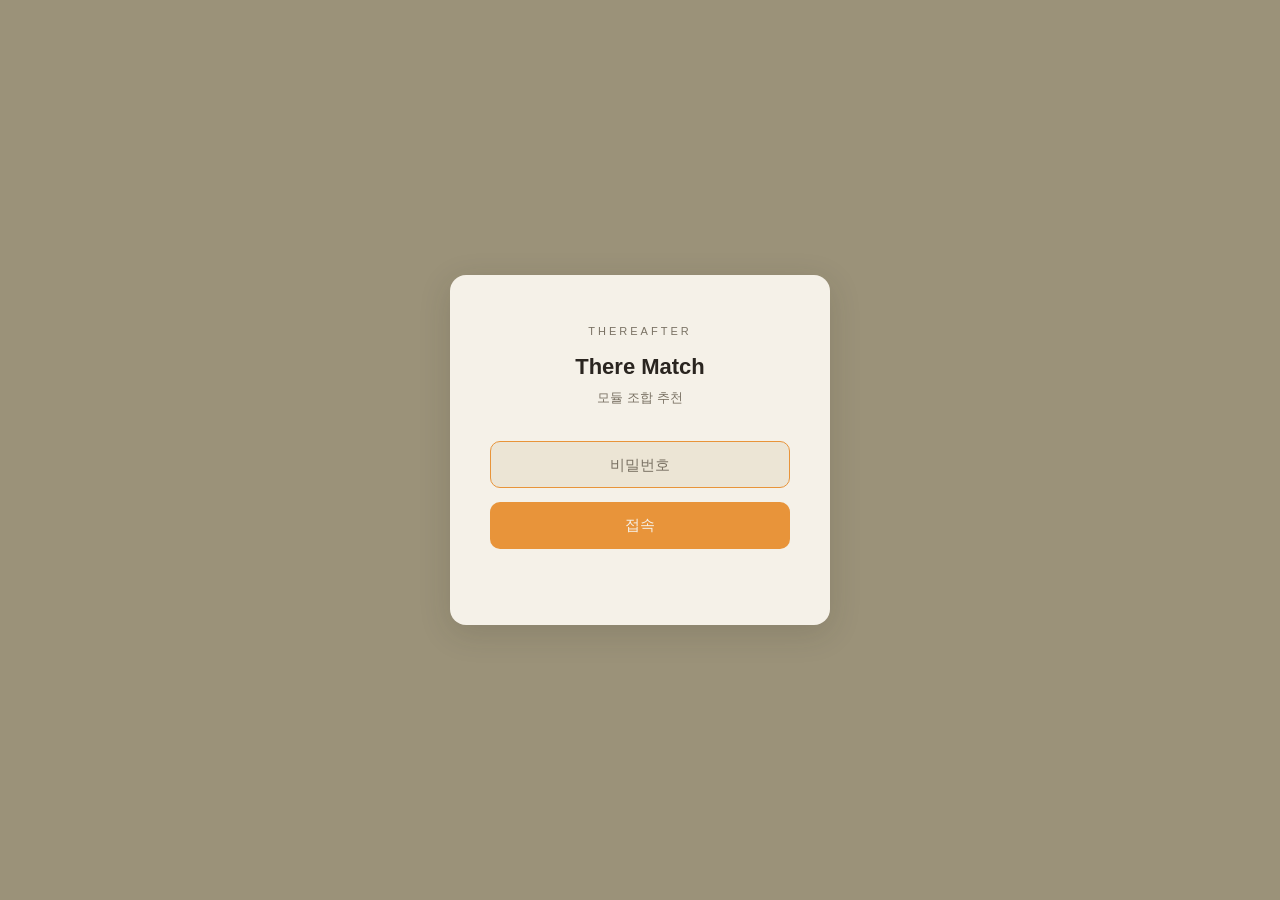
==== commit 25f7e494: "style: 비밀번호 페이지를 there-source 카드 스타일로 통일 가로 배치 → 중앙 카드 형태, THEREAFTER 라벨, 접속 버튼  Co-Authored-By: Cla" ====
--- a/index.html
+++ b/index.html
@@ -10,14 +10,12 @@
 
   <!-- PASSWORD GATE -->
   <div class="gate" id="gate">
-    <div class="gate-inner">
-      <img src="logo_white.png" alt="thereafter" class="gate-logo">
+    <div class="gate-box">
+      <div class="gate-brand">THEREAFTER</div>
       <h1 class="gate-title">There Match</h1>
-      <p class="gate-desc">접근 권한이 필요합니다</p>
-      <div class="gate-form">
-        <input type="password" class="gate-input" id="gate-input" placeholder="비밀번호 입력" autocomplete="off">
-        <button class="gate-btn" id="gate-btn">입장</button>
-      </div>
+      <p class="gate-desc">모듈 조합 추천</p>
+      <input type="password" class="gate-input" id="gate-input" placeholder="비밀번호" autocomplete="off">
+      <button class="gate-btn" id="gate-btn">접속</button>
       <p class="gate-error" id="gate-error"></p>
     </div>
   </div>
--- a/style.css
+++ b/style.css
@@ -45,10 +45,11 @@
   position: fixed;
   inset: 0;
   z-index: 9999;
-  background: var(--bg-dark);
+  background: var(--bg-main);
   display: flex;
   align-items: center;
   justify-content: center;
+  padding: 20px;
 }
 
 .gate.hidden { display: none; }
@@ -57,74 +58,75 @@
 body.locked .content,
 body.locked footer { display: none; }
 
-.gate-inner {
+.gate-box {
+  background: var(--white);
+  border-radius: 16px;
+  padding: 48px 40px;
+  max-width: 380px;
+  width: 100%;
   text-align: center;
-  padding: 24px;
+  box-shadow: 0 8px 32px rgba(42,37,32,0.15);
+}
+
+.gate-brand {
+  font-size: 11px;
+  letter-spacing: 3px;
+  color: var(--text-light);
+  text-transform: uppercase;
+  margin-bottom: 8px;
+}
+
+.gate-title {
+  font-size: 22px;
+  font-weight: 700;
+  color: var(--text-dark);
+  margin-bottom: 4px;
+}
+
+.gate-desc {
+  font-size: 13px;
+  color: var(--text-light);
+  margin-bottom: 32px;
+}
+
+.gate-input {
   width: 100%;
-  max-width: 360px;
-}
-
-.gate-logo {
-  height: 16px;
-  opacity: 0.5;
-  margin-bottom: 32px;
-}
-
-.gate-title {
-  font-size: 32px;
-  font-weight: 300;
-  color: var(--cream);
-  letter-spacing: 6px;
-  margin-bottom: 8px;
-}
-
-.gate-desc {
-  font-size: 13px;
-  color: var(--card);
-  letter-spacing: 1px;
-  margin-bottom: 32px;
-}
-
-.gate-form {
-  display: flex;
-  gap: 8px;
-}
-
-.gate-input {
-  flex: 1;
-  padding: 12px 16px;
+  padding: 14px 16px;
   border: 1.5px solid var(--border);
-  border-radius: 8px;
-  background: rgba(255,255,255,0.1);
-  color: var(--cream);
+  border-radius: 10px;
+  font-size: 15px;
+  background: var(--cream);
+  color: var(--text-dark);
   font-family: inherit;
-  font-size: 14px;
   outline: none;
+  text-align: center;
   transition: border-color 0.2s;
 }
 
-.gate-input::placeholder { color: var(--card); }
-.gate-input:focus { border-color: var(--card-light); }
+.gate-input::placeholder { color: var(--text-light); }
+.gate-input:focus { border-color: var(--accent); }
 
 .gate-btn {
-  padding: 12px 24px;
+  width: 100%;
+  padding: 14px;
+  margin-top: 14px;
   border: none;
-  border-radius: 8px;
+  border-radius: 10px;
   background: var(--accent);
   color: var(--white);
+  font-size: 15px;
+  font-weight: 500;
+  cursor: pointer;
   font-family: inherit;
-  font-size: 13px;
-  font-weight: 600;
-  cursor: pointer;
   transition: background 0.2s;
 }
 
 .gate-btn:hover { background: var(--accent-dark); }
 
 .gate-error {
-  margin-top: 12px;
-  font-size: 12px;
-  color: #F87171;
+  margin-top: 10px;
+  font-size: 13px;
+  color: #c0392b;
   min-height: 18px;
 }
 
@@ -451,6 +453,58 @@
 .badge-primary { background: rgba(232,148,58,0.15); color: var(--accent); }
 .badge-secondary { background: var(--card-light); color: var(--text-light); }
 .badge-match { background: rgba(22,163,74,0.1); color: #16a34a; }
+
+/* BTL Filter (M3) */
+.btl-filter {
+  display: flex;
+  align-items: center;
+  gap: 8px;
+  flex-wrap: wrap;
+  margin-bottom: 12px;
+}
+
+.btl-filter-label {
+  font-size: 11px;
+  color: var(--text-light);
+  letter-spacing: 0.5px;
+  white-space: nowrap;
+}
+
+.btl-filter-tags {
+  display: flex;
+  gap: 6px;
+  flex-wrap: wrap;
+}
+
+.btl-tag {
+  padding: 4px 10px;
+  border: 1px solid var(--border);
+  border-radius: 14px;
+  font-size: 11px;
+  cursor: pointer;
+  background: transparent;
+  color: var(--text-mid);
+  transition: all 0.15s;
+  user-select: none;
+}
+
+.btl-tag.active {
+  background: var(--gold);
+  color: var(--white);
+  border-color: var(--gold);
+}
+
+.btl-tag:hover:not(.active) {
+  background: var(--cream);
+  border-color: var(--border-dark);
+}
+
+.btl-empty {
+  text-align: center;
+  padding: 20px;
+  color: var(--text-light);
+  font-size: 13px;
+}
 
 /* Insight Cards */
 .insight-grid {
